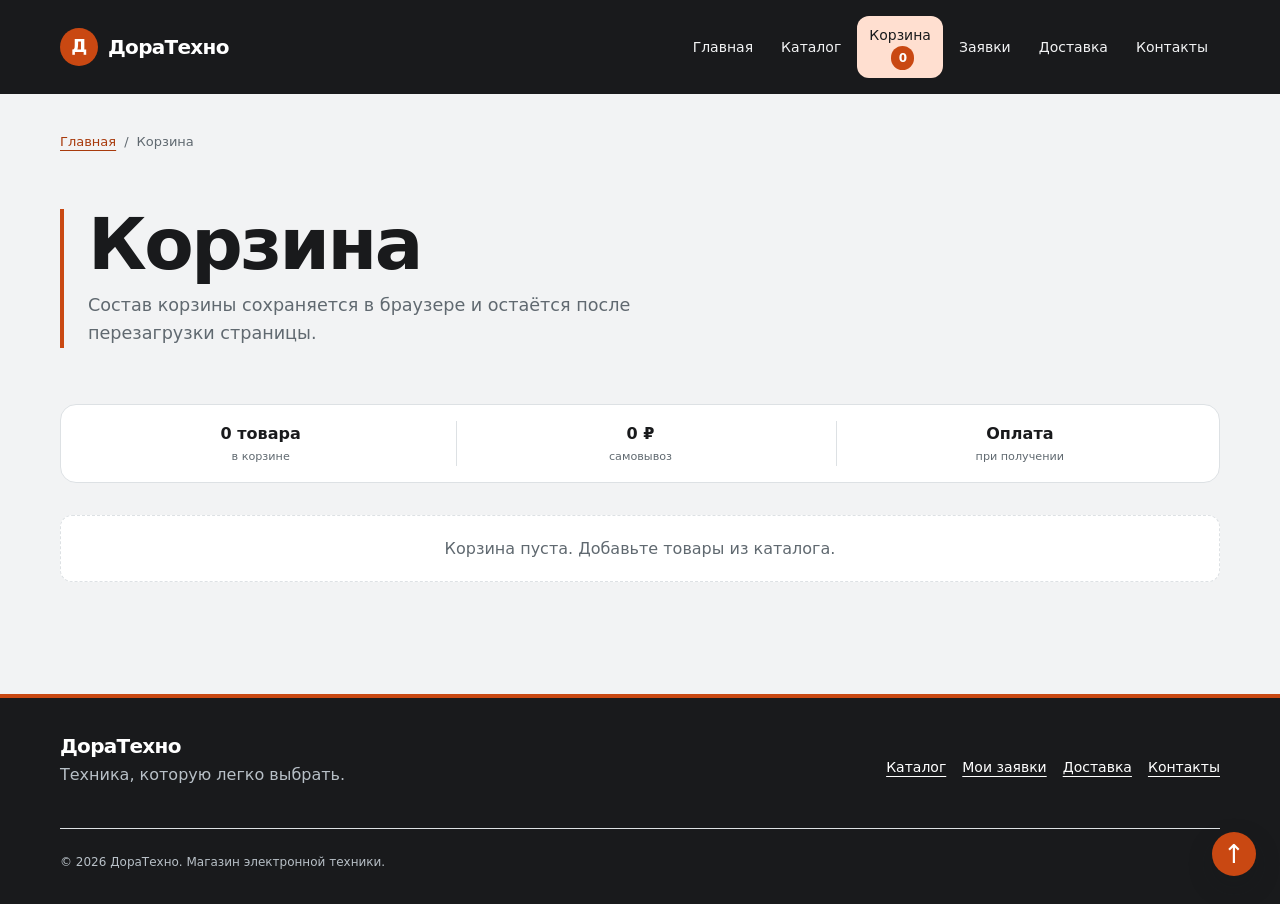
==== cart.html @ cf7dabee "First commit" ====
<!DOCTYPE html>
<html lang="ru">
  <head>
    <meta charset="UTF-8">
    <meta name="viewport" content="width=device-width, initial-scale=1.0">
    <meta name="description" content="Интерактивная корзина ДораТехно с изменением количества, промокодом и расчётом суммы.">
    <title>Корзина — ДораТехно</title>
    <link rel="icon" href="images/favicon.svg" type="image/svg+xml">
    <link rel="stylesheet" href="css/style.css">
    <link rel="stylesheet" href="css/responsive.css">
    <script src="js/data.js" defer></script>
    <script src="js/storage.js" defer></script>
    <script src="js/main.js" defer></script>
    <script src="js/cart.js" defer></script>
  </head>
  <body id="top">
    <a class="skip-link" href="#main">Перейти к содержимому</a>
    <header class="site-header">
      <div class="container">
        <div class="site-header__inner">
          <a class="site-header__logo" href="index.html"><span class="site-header__mark" aria-hidden="true">Д</span>ДораТехно</a>
          <nav class="site-nav" aria-label="Основная навигация">
            <ul class="site-nav__list">
              <li class="site-nav__item"><a class="site-nav__link" href="index.html">Главная</a></li>
              <li class="site-nav__item"><a class="site-nav__link" href="catalog.html">Каталог</a></li>
              <li class="site-nav__item"><a class="site-nav__link site-nav__link--active" href="cart.html" aria-current="page">Корзина</a></li>
              <li class="site-nav__item"><a class="site-nav__link" href="order.html">Заявки</a></li>
              <li class="site-nav__item"><a class="site-nav__link" href="delivery.html">Доставка</a></li>
              <li class="site-nav__item"><a class="site-nav__link" href="contacts.html">Контакты</a></li>
            </ul>
          </nav>
        </div>
      </div>
    </header>

    <main class="container" id="main">
      <nav class="breadcrumbs" aria-label="Хлебные крошки">
        <a href="index.html">Главная</a>
        <span class="breadcrumbs__current" aria-current="page">Корзина</span>
      </nav>
      <section class="page-heading">
        <h1>Корзина</h1>
        <p class="muted">Состав корзины сохраняется в браузере и остаётся после перезагрузки страницы.</p>
      </section>

      <ul class="cart-assurance" aria-label="Условия заказа">
        <li><strong data-assurance-count>0 товаров</strong><span>в корзине</span></li>
        <li><strong>0 ₽</strong><span>самовывоз</span></li>
        <li><strong>Оплата</strong><span>при получении</span></li>
      </ul>

      <p class="catalog-empty" data-cart-empty hidden>Корзина пуста. Добавьте товары из каталога.</p>
      <div class="order-layout section">
        <section class="cart-list" data-cart-items aria-label="Товары в корзине" aria-live="polite"></section>

        <aside class="order-info" data-cart-summary hidden>
          <h2>Ваш заказ</h2>
          <dl class="order-totals">
            <div>
              <dt data-cart-count>Товары, 0 шт.</dt>
              <dd data-cart-subtotal>0 ₽</dd>
            </div>
            <div data-cart-discount-row hidden>
              <dt>Скидка</dt>
              <dd data-cart-discount>0 ₽</dd>
            </div>
            <div>
              <dt>Самовывоз</dt>
              <dd>Бесплатно</dd>
            </div>
            <div class="order-totals__total">
              <dt>Итого</dt>
              <dd data-cart-total>0 ₽</dd>
            </div>
          </dl>

          <form class="promo-form" data-promo-form>
            <label for="promo-code">Промокод</label>
            <div class="promo-form__row">
              <input class="order-form__input" id="promo-code" type="text" placeholder="DORA10" autocomplete="off">
              <button class="button button--secondary" type="submit">Применить</button>
            </div>
            <p class="form-message" data-promo-message aria-live="polite"></p>
          </form>

          <a class="button" href="order.html?source=cart#new-order">Оформить заявку</a>
          <button class="button button--secondary" type="button" data-action="clear-cart">Очистить корзину</button>
          <p class="order-info__link"><a href="catalog.html">Продолжить выбор →</a></p>
        </aside>
      </div>
    </main>

    <footer class="site-footer">
      <div class="container">
        <div class="site-footer__inner">
          <div><a class="site-header__logo" href="index.html">ДораТехно</a><p class="muted">Техника, которую легко выбрать.</p></div>
          <nav class="site-footer__links" aria-label="Ссылки в подвале">
            <a href="catalog.html">Каталог</a><a href="order.html">Мои заявки</a><a href="delivery.html">Доставка</a><a href="contacts.html">Контакты</a>
          </nav>
        </div>
        <p class="site-footer__note">© 2026 ДораТехно. Магазин электронной техники.</p>
      </div>
    </footer>
    <a class="back-to-top" href="#top" aria-label="Наверх">↑</a>
  </body>
</html>
---- css/style.css ----
:root {
  --color-bg: #ffffff;
  --color-text: #222222;
  --color-muted: #596579;
  --color-primary: #0057b8;
  --color-primary-dark: #003f86;
  --color-border: #dce3eb;
  --color-surface: #f7f8fa;
  --color-surface-accent: #eef5ff;
  --color-danger: #b00020;
  --color-success: #216b3d;
  --color-success-bg: #eefaf0;
  --space-xs: 4px;
  --space-sm: 8px;
  --space-md: 16px;
  --space-lg: 24px;
  --space-xl: 32px;
  --space-xxl: 56px;
  --radius-sm: 6px;
  --radius-md: 12px;
  --container-width: 1160px;
}

* {
  box-sizing: border-box;
}

html {
  scroll-behavior: smooth;
}

body {
  margin: 0;
  min-height: 100vh;
  display: flex;
  flex-direction: column;
  font-family: Arial, sans-serif;
  line-height: 1.6;
  color: var(--color-text);
  background: var(--color-bg);
}

main {
  flex: 1;
}

img {
  display: block;
  max-width: 100%;
  height: auto;
}

h1, h2, h3, p {
  margin-top: 0;
}

h1, h2, h3 {
  line-height: 1.2;
}

h1 {
  font-size: 40px;
  letter-spacing: -1px;
  margin-bottom: var(--space-lg);
}

h2 {
  font-size: 28px;
  margin-bottom: var(--space-md);
}

h3 {
  font-size: 20px;
}

a {
  color: var(--color-primary);
  text-underline-offset: 4px;
}

a:hover {
  color: var(--color-primary-dark);
}

button, input, select, textarea {
  font: inherit;
}

button {
  cursor: pointer;
}

:focus-visible {
  outline: 3px solid var(--color-primary);
  outline-offset: 4px;
}

[hidden] {
  display: none !important;
}

[id] {
  scroll-margin-top: 12rem;
}

.container {
  width: min(calc(100% - 40px), var(--container-width));
  margin: 0 auto;
}

.skip-link {
  position: absolute;
  top: 8px;
  left: 16px;
  z-index: 30;
  padding: 12px;
  color: white;
  background: var(--color-primary);
  transform: translateY(-160%);
}

.skip-link:focus {
  transform: translateY(0);
}

.back-to-top {
  position: fixed;
  right: 20px;
  bottom: 20px;
  z-index: 20;
  display: inline-flex;
  justify-content: center;
  align-items: center;
  width: 48px;
  height: 48px;
  border-radius: 50%;
  color: white;
  background: var(--color-primary);
  box-shadow: 0 4px 16px rgb(0 0 0 / 18%);
  font-size: 26px;
  line-height: 1;
  text-decoration: none;
}

.back-to-top:hover {
  color: white;
  background: var(--color-primary-dark);
}

.site-header {
  border-bottom: 1px solid var(--color-border);
  background: var(--color-bg);
}


.site-header__inner {
  display: flex;
  justify-content: space-between;
  align-items: center;
  gap: var(--space-lg);
  padding: 22px 0;
}

.site-header__logo {
  display: inline-flex;
  align-items: center;
  gap: 10px;
  color: var(--color-text);
  text-decoration: none;
  font-weight: 700;
  font-size: 23px;
  white-space: nowrap;
}

.site-header__mark {
  display: grid;
  place-items: center;
  width: 38px;
  height: 38px;
  border-radius: 10px;
  color: white;
  background: var(--color-primary);
  font-size: 18px;
}

.site-nav__list {
  display: flex;
  align-items: center;
  flex-wrap: wrap;
  gap: var(--space-xs);
  margin: 0;
  padding: 0;
  list-style: none;
}

.site-nav__link {
  display: block;
  padding: 8px 11px;
  border-radius: var(--radius-sm);
  color: var(--color-text);
  text-decoration: none;
  font-size: 14px;
}

.site-nav__link:hover, .site-nav__link--active {
  color: var(--color-primary);
  background: var(--color-surface-accent);
}

.section {
  margin-bottom: var(--space-xxl);
}

.section__heading {
  display: flex;
  align-items: end;
  justify-content: space-between;
  flex-wrap: wrap;
  gap: var(--space-md);
  margin-bottom: var(--space-lg);
}

.section__heading h2, .section__heading p {
  margin-bottom: 0;
}

.section__intro, .muted {
  color: var(--color-muted);
}

.eyebrow {
  margin-bottom: 12px;
  color: var(--color-primary);
  font-size: 13px;
  font-weight: 700;
  letter-spacing: 1.5px;
  text-transform: uppercase;
}

.hero {
  display: grid;
  grid-template-columns: 1fr 1fr;
  align-items: center;
  gap: var(--space-xl);
  padding: 44px;
  margin: var(--space-xl) 0 var(--space-lg);
  background: var(--color-surface-accent);
  border-radius: var(--radius-md);
}

.hero__title {
  font-size: 48px;
  max-width: 540px;
}

.hero__text {
  max-width: 480px;
  color: var(--color-muted);
}

.hero__image {
  width: 100%;
  height: 360px;
  object-fit: cover;
  border-radius: var(--radius-sm);
}

.hero__caption {
  text-align: center;
  font-size: 13px;
  color: var(--color-muted);
}

.button {
  display: inline-flex;
  justify-content: center;
  align-items: center;
  gap: var(--space-sm);
  padding: 11px 20px;
  border: 1px solid transparent;
  border-radius: var(--radius-sm);
  color: white;
  background: var(--color-primary);
  font-weight: 700;
  text-decoration: none;
  cursor: pointer;
}

.button:hover {
  color: white;
  background: var(--color-primary-dark);
}

.button--secondary {
  border-color: var(--color-border);
  color: var(--color-primary);
  background: white;
}

.button--secondary:hover {
  color: var(--color-primary-dark);
  background: var(--color-surface-accent);
  border-color: var(--color-primary);
}

.button:disabled {
  color: var(--color-muted);
  background: #e7ebf0;
  cursor: not-allowed;
}

.actions {
  display: flex;
  align-items: center;
  flex-wrap: wrap;
  gap: 12px;
}

.category-list {
  display: grid;
  grid-template-columns: repeat(3, 1fr);
  gap: var(--space-md);
  margin-bottom: var(--space-xxl);
}

.category-list__link {
  display: flex;
  justify-content: space-between;
  align-items: center;
  gap: 12px;
  padding: 20px 24px;
  border: 1px solid var(--color-border);
  border-radius: var(--radius-md);
  color: var(--color-text);
  text-decoration: none;
  font-weight: 700;
}

.category-list__link:hover {
  border-color: var(--color-primary);
  background: var(--color-surface-accent);
}

.category-list__link span {
  color: var(--color-primary);
}

.products-grid {
  display: grid;
  grid-template-columns: repeat(3, 1fr);
  gap: var(--space-lg);
}

.product-card {
  position: relative;
  display: flex;
  flex-direction: column;
  padding: var(--space-lg);
  border: 1px solid var(--color-border);
  border-radius: var(--radius-md);
  background: white;
}

.product-card:hover {
  border-color: var(--color-primary);
}

.product-card__image {
  display: block;
  width: 100%;
  aspect-ratio: 4 / 3;
  object-fit: cover;
  margin-bottom: var(--space-lg);
  border-radius: var(--radius-sm);
  background: white;
}

.product-card__image--contain {
  object-fit: contain;
}

.product-card__badge {
  position: absolute;
  top: 34px;
  left: 34px;
  padding: 3px 9px;
  border-radius: var(--radius-sm);
  color: var(--color-primary);
  background: #e0edff;
  font-size: 12px;
  font-weight: 700;
}

.product-card--discount .product-card__badge {
  color: #8a3718;
  background: #ffeadb;
}

.product-card__category {
  margin-bottom: var(--space-sm);
  color: var(--color-muted);
  font-size: 12px;
  text-transform: uppercase;
  letter-spacing: 1px;
}

.product-card__title {
  margin-bottom: 12px;
}

.product-card__title a {
  color: var(--color-text);
  text-decoration: none;
}

.product-card__description {
  color: var(--color-muted);
  font-size: 14px;
}

.product-card__specs {
  padding-left: 18px;
  margin: 0 0 var(--space-lg);
  color: var(--color-muted);
  font-size: 13px;
}

.product-card__price {
  margin-top: auto;
  margin-bottom: var(--space-md);
  font-size: 23px;
  font-weight: 700;
}

.product-card__old-price {
  margin-left: 6px;
  color: var(--color-muted);
  font-size: 13px;
  font-weight: 400;
}

.product-card__actions {
  display: flex;
  flex-wrap: wrap;
  align-items: center;
  gap: 12px;
  font-size: 14px;
}

.product-card__actions .button {
  padding: 9px 14px;
}

.benefits {
  display: grid;
  grid-template-columns: repeat(3, 1fr);
  gap: var(--space-lg);
}

.benefit {
  padding: var(--space-lg);
  border-top: 3px solid var(--color-primary);
  background: var(--color-surface);
  border-radius: 0 0 var(--radius-md) var(--radius-md);
}

.benefit__number {
  display: block;
  margin-bottom: var(--space-md);
  color: var(--color-primary);
  font-size: 14px;
  font-weight: 700;
}

.benefit p {
  margin-bottom: 0;
  color: var(--color-muted);
}

.help-banner {
  display: flex;
  justify-content: space-between;
  align-items: center;
  gap: var(--space-lg);
  padding: var(--space-xl);
  border-left: 4px solid var(--color-primary);
  border-radius: var(--radius-sm);
  background: var(--color-surface-accent);
}

.help-banner p {
  margin-bottom: 0;
  color: var(--color-muted);
}

.faq {
  max-width: 860px;
}

.faq__item {
  padding: 20px 0;
  border-bottom: 1px solid var(--color-border);
}

.faq__question {
  cursor: pointer;
  font-weight: 700;
}

.faq__answer {
  margin: var(--space-md) 0 0;
  color: var(--color-muted);
}

.breadcrumbs {
  display: flex;
  flex-wrap: wrap;
  gap: var(--space-sm);
  margin: var(--space-lg) 0;
  font-size: 13px;
  color: var(--color-muted);
}

.breadcrumbs__current::before {
  content: '/';
  margin-right: var(--space-sm);
}

.page-heading {
  margin: var(--space-xl) 0;
}

.page-heading p {
  max-width: 700px;
  color: var(--color-muted);
}

.catalog-layout {
  display: grid;
  grid-template-columns: 230px minmax(0, 1fr);
  grid-template-areas: 'filters products';
  gap: var(--space-lg);
  align-items: start;
}

.catalog-filters {
  grid-area: filters;
  padding: var(--space-lg);
  background: var(--color-surface);
  border: 1px solid var(--color-border);
  border-radius: var(--radius-md);
}

.catalog-filters__title {
  margin-bottom: var(--space-md);
  font-size: 20px;
}


.catalog-products {
  grid-area: products;
  min-width: 0;
}


.filters-form {
  display: grid;
  gap: var(--space-md);
}


.filters-form__group {
  min-width: 0;
  margin: 0;
  padding: 0;
  border: 0;
}

.filters-form__legend {
  margin-bottom: var(--space-sm);
  font-size: 14px;
  font-weight: 700;
}

.filters-form__range {
  display: grid;
  grid-template-columns: repeat(2, minmax(0, 1fr));
  gap: var(--space-sm);
}

.filters-form__label {
  display: block;
  margin-bottom: var(--space-xs);
  font-size: 13px;
}

.filters-form__input {
  width: 100%;
  padding: 8px;
  border: 1px solid var(--color-border);
  border-radius: var(--radius-sm);
}

.filters-form__options {
  display: grid;
  gap: var(--space-sm);
}

.filters-form__option {
  display: flex;
  align-items: flex-start;
  gap: var(--space-sm);
  font-size: 14px;
  line-height: 1.4;
}

.filters-form__option input {
  margin: 3px 0 0;
}

.filters-form__option label {
  cursor: pointer;
}

.filters-form .button {
  width: 100%;
}

.catalog-layout .products-grid {
  gap: var(--space-md);
}

.catalog-layout .product-card {
  padding: var(--space-md);
}

.catalog-layout .product-card__badge {
  top: 26px;
  left: 26px;
}

.catalog-layout .product-card__price {
  font-size: 21px;
}

.table-wrap {
  overflow-x: auto;
}

.spec-table {
  width: 100%;
  border-collapse: collapse;
  font-size: 15px;
}

.spec-table caption {
  padding: 0 0 var(--space-md);
  text-align: left;
  color: var(--color-muted);
}

.spec-table th, .spec-table td {
  padding: 14px 18px;
  border: 1px solid var(--color-border);
  text-align: left;
}

.spec-table thead {
  background: var(--color-surface-accent);
}

.spec-table tbody tr:nth-child(even) {
  background: var(--color-surface);
}

.product-detail {
  display: grid;
  grid-template-columns: 1.1fr 1fr;
  gap: 48px;
  align-items: center;
  margin-bottom: var(--space-xxl);
}

.product-detail__visual {
  border-radius: var(--radius-md);
  overflow: hidden;
}

.product-detail__image {
  display: block;
  width: 100%;
  height: 400px;
  object-fit: cover;
  background: white;
}

.product-detail__image--contain {
  object-fit: contain;
}

.product-detail__tag {
  display: inline-block;
  padding: 4px 10px;
  margin-bottom: var(--space-md);
  background: var(--color-success-bg);
  color: var(--color-success);
  border-radius: var(--radius-sm);
  font-size: 13px;
}

.product-detail__price {
  font-size: 32px;
  font-weight: 700;
  margin: var(--space-lg) 0;
}

.product-detail__links {
  display: flex;
  flex-wrap: wrap;
  gap: var(--space-md);
  margin-top: var(--space-lg);
  font-size: 14px;
}

.order-layout {
  display: grid;
  grid-template-columns: minmax(0, 2fr) minmax(220px, 1fr);
  gap: var(--space-xl);
  align-items: start;
}

.order-form {
  padding: var(--space-xl);
  border: 1px solid var(--color-border);
  border-radius: var(--radius-md);
}

.order-form__grid {
  display: grid;
  grid-template-columns: 1fr 1fr;
  gap: var(--space-md);
}

.order-form__field {
  margin-bottom: var(--space-md);
}

.order-form__label {
  display: block;
  margin-bottom: var(--space-xs);
  font-weight: 700;
  font-size: 14px;
}

.order-form__input {
  width: 100%;
  min-width: 0;
  padding: 10px 12px;
  border: 1px solid var(--color-border);
  border-radius: var(--radius-sm);
  background: white;
  color: var(--color-text);
}

.order-form__input:hover {
  border-color: var(--color-primary);
}

.order-form__input[aria-invalid='true'] {
  border-color: var(--color-danger);
}

.order-form__hint {
  display: block;
  margin-top: var(--space-xs);
  color: var(--color-muted);
  font-size: 13px;
}

.order-form__check {
  display: flex;
  align-items: start;
  gap: 10px;
  margin: var(--space-md) 0;
  font-size: 14px;
}

.order-form__check input {
  margin-top: 6px;
}

.order-form__check [aria-invalid='true'] {
  outline: 2px solid var(--color-danger);
}

.order-form__actions {
  display: flex;
  flex-wrap: wrap;
  gap: 12px;
}

.order-form__note {
  font-size: 13px;
  color: var(--color-muted);
}

.order-form textarea {
  resize: vertical;
}

.order-info {
  padding: var(--space-lg);
  border-radius: var(--radius-md);
  background: var(--color-surface-accent);
}

.order-info__steps {
  padding-left: 20px;
}

.order-info__steps li {
  margin-bottom: var(--space-md);
}

.request-dialog {
  width: min(calc(100% - 32px), 650px);
  max-height: 90vh;
  padding: var(--space-lg);
  border: 0;
  border-radius: var(--radius-md);
}

.request-dialog::backdrop {
  background: rgb(15 30 50 / 65%);
}

.request-dialog__header {
  display: flex;
  justify-content: space-between;
  align-items: start;
  gap: 12px;
}

.request-dialog__close {
  padding: 4px 10px;
  border: 1px solid var(--color-border);
  border-radius: var(--radius-sm);
  background: white;
  color: var(--color-text);
  font-size: 22px;
}

.request-dialog .order-form {
  padding: 0;
  border: 0;
}

.success-message {
  margin: var(--space-lg) 0;
  padding: var(--space-lg);
  border-left: 4px solid var(--color-success);
  border-radius: var(--radius-sm);
  background: var(--color-success-bg);
}

.contact-grid {
  display: grid;
  grid-template-columns: repeat(3, 1fr);
  gap: var(--space-lg);
}

.contact-card {
  padding: var(--space-lg);
  border: 1px solid var(--color-border);
  border-radius: var(--radius-md);
}

.contact-card__label {
  font-size: 13px;
  color: var(--color-primary);
  font-weight: 700;
}

.contact-card address {
  font-style: normal;
}

.contact-card p:last-child {
  margin-bottom: 0;
}

.site-footer {
  margin-top: 64px;
  padding: var(--space-xl) 0;
  border-top: 1px solid var(--color-border);
  background: var(--color-surface);
}

.site-footer__inner {
  display: flex;
  justify-content: space-between;
  align-items: center;
  gap: var(--space-xl);
  flex-wrap: wrap;
}

.site-footer__links {
  display: flex;
  flex-wrap: wrap;
  gap: var(--space-md);
  font-size: 14px;
}

.site-footer__note {
  margin: var(--space-lg) 0 0;
  padding-top: var(--space-lg);
  border-top: 1px solid var(--color-border);
  color: #b8c0c7;
  font-size: 12px;
}

.site-footer .muted {
  color: #b8c0c7;
}


.catalog-category {
  display: block;
}

.catalog-category:target {
  animation: category-highlight 0.8s ease-out;
}

@keyframes category-highlight {
  from {
    outline: 4px solid rgb(201 72 18 / 30%);
    outline-offset: 8px;
  }

  to {
    outline-color: transparent;
    outline-offset: 16px;
  }
}

.category-comparison {
  margin-top: var(--space-xl);
}

.category-list__link span {
  font-size: 13px;
  font-weight: 400;
}

.products-grid--two {
  grid-template-columns: repeat(2, minmax(0, 1fr));
}

.page-links {
  display: flex;
  flex-wrap: wrap;
  gap: var(--space-lg);
  margin-bottom: var(--space-xl);
}

.cart-list {
  display: grid;
  gap: var(--space-md);
}

.cart-item {
  display: grid;
  grid-template-columns: 120px minmax(0, 1fr) auto;
  align-items: center;
  gap: var(--space-md);
  padding: var(--space-lg);
  border: 1px solid var(--color-border);
  border-radius: var(--radius-md);
}

.cart-item__image {
  background: white;
  border-radius: var(--radius-sm);
}

.cart-item__image img {
  width: 120px;
  height: 90px;
  object-fit: cover;
  border-radius: var(--radius-sm);
}

.cart-item__title {
  font-size: 19px;
}

.cart-item__quantity-label {
  display: block;
  margin-bottom: var(--space-xs);
  font-size: 13px;
}

.cart-item__quantity {
  width: 60px;
  padding: 6px 8px;
  border: 1px solid var(--color-border);
  border-radius: var(--radius-sm);
  background: var(--color-surface);
  color: var(--color-text);
}

.cart-item__price {
  margin: 0;
  font-weight: 700;
  white-space: nowrap;
}

.order-totals {
  margin: var(--space-lg) 0;
}

.order-totals div {
  display: flex;
  justify-content: space-between;
  gap: var(--space-md);
  margin-bottom: var(--space-md);
}

.order-totals dd {
  margin: 0;
  white-space: nowrap;
}

.order-totals__total {
  padding-top: var(--space-md);
  border-top: 1px solid var(--color-border);
  font-size: 20px;
  font-weight: 700;
}

.order-info__link {
  margin-top: var(--space-md);
  margin-bottom: 0;
}

.order-history {
  display: grid;
  grid-template-columns: repeat(3, minmax(0, 1fr));
  gap: var(--space-lg);
}

.order-history__item {
  padding: var(--space-lg);
  border: 1px solid var(--color-border);
  border-radius: var(--radius-md);
}

.order-history__heading {
  display: flex;
  align-items: start;
  flex-wrap: wrap;
  gap: var(--space-sm);
  margin-bottom: var(--space-md);
}

.order-history__heading h3 {
  margin: 0;
  font-size: 18px;
}

.order-history__price {
  margin-top: var(--space-md);
  font-weight: 700;
}

.order-status {
  padding: 2px 8px;
  border-radius: var(--radius-sm);
  font-size: 12px;
}

.order-status--success {
  background: var(--color-success-bg);
  color: var(--color-success);
}

.order-status--muted {
  background: var(--color-surface);
  color: var(--color-muted);
}

.contact-card {
  overflow-wrap: anywhere;
}

@media (max-width: 960px) {
  .order-history {
    grid-template-columns: 1fr;
  }

  .cart-item {
    grid-template-columns: 90px minmax(0, 1fr);
  }

  .cart-item__price {
    grid-column: 2;
  }

  .products-grid, .benefits, .contact-grid {
    grid-template-columns: repeat(2, minmax(0, 1fr));
  }

  .category-list__link {
    padding: 16px;
  }

  .site-header__inner {
    align-items: start;
    flex-direction: column;
    gap: var(--space-md);
  }

  .hero {
    padding: var(--space-xl);
  }

  .hero__title {
    font-size: 38px;
  }

  .catalog-layout {
    grid-template-columns: 200px minmax(0, 1fr);
  }

  .catalog-layout .products-grid {
    grid-template-columns: 1fr;
  }

  .catalog-layout .product-card__image {
    max-height: 220px;
  }

  .product-detail {
    gap: var(--space-lg);
  }

}

@media (max-width: 640px) {
  .back-to-top {
    right: 12px;
    bottom: 12px;
    width: 44px;
    height: 44px;
    font-size: 24px;
  }

  .site-footer {
    padding-bottom: 88px;
  }

  .cart-item {
    padding: var(--space-md);
    grid-template-columns: 70px minmax(0, 1fr);
  }

  h1, .hero__title {
    font-size: 32px;
  }

  h2 {
    font-size: 25px;
  }


  .hero, .products-grid, .benefits, .category-list, .product-detail, .order-layout, .contact-grid, .order-form__grid {
    grid-template-columns: 1fr;
  }

  .hero {
    padding: var(--space-lg);
  }

  .hero__image {
    max-height: 260px;
  }

  .category-list {
    gap: var(--space-sm);
  }

  .catalog-layout {
    grid-template-columns: 1fr;
    grid-template-areas: 'filters' 'products';
  }

  .catalog-filters {
    padding: var(--space-md);
  }

  .help-banner {
    flex-direction: column;
    align-items: start;
    padding: var(--space-lg);
  }

  .order-form {
    padding: var(--space-lg);
  }

  .site-nav__link {
    padding: 7px 9px;
  }

}

@media (prefers-reduced-motion: reduce) {
  html {
    scroll-behavior: auto;
  }

}
---- css/responsive.css ----
/*
  Адаптивные стили для контрольной работы №3.
  Подход: Mobile First.
  Базовые правила ориентированы на узкий экран; улучшения добавляются через min-width.
*/

*,
*::before,
*::after {
  box-sizing: border-box;
}

html {
  scroll-behavior: smooth;
  overflow-x: clip;
}

body {
  min-width: 320px;
  overflow-x: clip;
}

img,
video {
  display: block;
  max-width: 100%;
  height: auto;
}

.container {
  width: min(100% - 2rem, var(--container-width));
}

h1 {
  font-size: clamp(1.9rem, 7vw, 2.5rem);
  letter-spacing: -0.04em;
  overflow-wrap: anywhere;
}

h2 {
  font-size: clamp(1.45rem, 5vw, 1.75rem);
}

.site-header__inner {
  align-items: flex-start;
  flex-direction: column;
  gap: var(--space-sm);
  padding-block: var(--space-md);
}

.site-header__logo {
  font-size: 1.25rem;
}

.site-nav {
  width: 100%;
  max-width: 100%;
  overflow: visible;
}

.site-nav__list {
  width: 100%;
  min-width: 0;
  flex-wrap: wrap;
  gap: 2px 4px;
  padding: 2px 0;
}

.site-nav__link {
  min-height: 44px;
  display: grid;
  place-items: center;
  padding-inline: 0.75rem;
  white-space: nowrap;
}

.hero {
  grid-template-columns: minmax(0, 1fr);
  gap: var(--space-md);
  padding: clamp(1rem, 5vw, 2rem);
  margin-block: var(--space-md) var(--space-lg);
}

.hero__title {
  max-width: 100%;
  font-size: clamp(2rem, 9vw, 3rem);
}

.hero__title br {
  display: none;
}

.hero__image {
  height: auto;
  max-height: 22rem;
  aspect-ratio: 4 / 3;
  object-fit: contain;
}

.category-list,
.products-grid,
.benefits,
.contact-grid,
.order-history {
  grid-template-columns: minmax(0, 1fr);
  gap: var(--space-md);
}

.products-grid--two {
  grid-template-columns: minmax(0, 1fr);
}

.catalog-layout {
  grid-template-columns: minmax(0, 1fr);
  grid-template-areas:
    'filters'
    'products';
  gap: var(--space-md);
}

.catalog-filters {
  padding: var(--space-md);
}

.filters-form__input,
.order-form__input,
.cart-item__quantity {
  min-height: 44px;
  font-size: 1rem;
}

.filters-form__option input,
.order-form__check input {
  inline-size: 1.25rem;
  block-size: 1.25rem;
  flex: 0 0 auto;
}

.product-detail {
  grid-template-columns: minmax(0, 1fr);
  gap: var(--space-lg);
  align-items: start;
}

.product-detail__image {
  height: auto;
  max-height: 26rem;
  aspect-ratio: 4 / 3;
  object-fit: contain;
}

.product-detail__price {
  font-size: clamp(1.6rem, 7vw, 2rem);
}

.table-wrap {
  max-width: 100%;
  overflow-x: auto;
  overscroll-behavior-inline: contain;
  -webkit-overflow-scrolling: touch;
  border: 1px solid var(--color-border);
  border-radius: var(--radius-sm);
}

.spec-table {
  min-width: 36rem;
}

.spec-table th:first-child,
.spec-table td:first-child {
  position: sticky;
  left: 0;
  z-index: 1;
  background: var(--color-surface);
}

.spec-table thead th:first-child {
  background: var(--color-surface-accent);
}

.spec-table th,
.spec-table td {
  padding: 0.7rem;
}

.table-scroll-hint {
  margin: 0.5rem 0;
  color: var(--color-muted);
  font-size: 0.875rem;
}

.order-layout {
  grid-template-columns: minmax(0, 1fr);
  gap: var(--space-md);
}

.order-form {
  min-width: 0;
  padding: clamp(1rem, 4vw, 2rem);
}

.order-form__grid {
  grid-template-columns: minmax(0, 1fr);
  gap: 0;
}

.order-form__field,
.order-form__check,
.order-form__actions {
  min-width: 0;
}

.order-form__input {
  max-width: 100%;
}

.order-form__actions .button,
.actions .button {
  min-height: 44px;
}

.help-banner {
  align-items: stretch;
  flex-direction: column;
  padding: var(--space-lg);
}

.help-banner .button {
  align-self: flex-start;
  min-height: 44px;
}

.cart-item {
  grid-template-columns: 4.5rem minmax(0, 1fr);
  gap: var(--space-sm);
  padding: var(--space-md);
}

.cart-item__image img {
  width: 4.5rem;
  height: 4.5rem;
  object-fit: contain;
}

.cart-item__price {
  grid-column: 2;
  white-space: normal;
}

.order-totals div {
  align-items: baseline;
}

.site-footer__inner {
  align-items: flex-start;
  flex-direction: column;
  gap: var(--space-md);
}

.site-footer__links {
  gap: var(--space-sm) var(--space-md);
}

.back-to-top {
  position: fixed;
  right: clamp(0.75rem, 2vw, 1.5rem);
  bottom: clamp(0.75rem, 2vw, 1.5rem);
  z-index: 25;
  display: flex;
  width: 2.75rem;
  height: 2.75rem;
  margin: 0;
}

.request-dialog {
  width: calc(100% - 1rem);
  max-width: 40rem;
  max-height: calc(100dvh - 1rem);
  padding: var(--space-md);
  overflow-y: auto;
}

.request-dialog__header {
  align-items: center;
}

.request-dialog__close {
  min-width: 44px;
  min-height: 44px;
}

.section {
  margin-bottom: var(--space-xl);
}

:focus-visible {
  outline: 3px solid #003f86;
  outline-offset: 3px;
  box-shadow: 0 0 0 2px #fff;
}

@media (min-width: 48rem) {
  [id] {
    scroll-margin-top: 6rem;
  }

  .site-header__inner {
    align-items: center;
    flex-direction: row;
    gap: var(--space-md);
  }

  .site-nav {
    width: auto;
    overflow: visible;
  }

  .site-nav__list {
    width: auto;
    min-width: 0;
    flex-wrap: wrap;
    justify-content: flex-end;
    padding: 0;
  }

  .hero {
    grid-template-columns: minmax(0, 1fr) minmax(0, 1fr);
    gap: var(--space-xl);
    padding: var(--space-xl);
  }

  .hero__title br {
    display: initial;
  }

  .category-list,
  .products-grid,
  .benefits,
  .contact-grid {
    grid-template-columns: repeat(2, minmax(0, 1fr));
  }

  .products-grid--two {
    grid-template-columns: repeat(2, minmax(0, 1fr));
  }

  .catalog-layout {
    grid-template-columns: minmax(13rem, 16rem) minmax(0, 1fr);
    grid-template-areas: 'filters products';
    gap: var(--space-lg);
  }

  .product-detail {
    grid-template-columns: minmax(0, 1.1fr) minmax(0, 1fr);
    gap: var(--space-xl);
  }

  .order-layout {
    grid-template-columns: minmax(0, 2fr) minmax(14rem, 1fr);
    gap: var(--space-lg);
  }

  .order-form__grid {
    grid-template-columns: repeat(2, minmax(0, 1fr));
    gap: var(--space-md);
  }

  .order-history {
    grid-template-columns: repeat(2, minmax(0, 1fr));
  }

  .help-banner {
    align-items: center;
    flex-direction: row;
  }

  .site-footer__inner {
    align-items: center;
    flex-direction: row;
  }
}

@media (min-width: 64rem) {
  .container {
    width: min(100% - 3rem, var(--container-width));
  }

  .hero {
    padding: 2.75rem;
  }

  .hero__title {
    font-size: clamp(2.75rem, 4vw, 3.5rem);
  }

  .category-list,
  .products-grid,
  .benefits,
  .contact-grid,
  .order-history {
    grid-template-columns: repeat(3, minmax(0, 1fr));
  }

  .products-grid--two {
    grid-template-columns: repeat(2, minmax(0, 1fr));
  }

  .order-form__grid {
    grid-template-columns: repeat(2, minmax(0, 1fr));
  }
}

/* Характерные элементы внутренних страниц */
.page-heading {
  position: relative;
  max-width: 52rem;
  margin-block: clamp(1.5rem, 5vw, 3.5rem);
  padding-left: clamp(1rem, 3vw, 1.5rem);
  border-left: 4px solid var(--color-primary);
}

.page-heading h1 {
  margin-bottom: 0.75rem;
  font-size: clamp(2.2rem, 7vw, 4.5rem);
  line-height: 0.98;
}

.page-heading p:last-child {
  max-width: 42rem;
  margin-bottom: 0;
  font-size: clamp(1rem, 2vw, 1.1rem);
}

.breadcrumbs {
  padding-top: 0.9rem;
}

.category-list {
  counter-reset: categories;
}

.category-list__link {
  position: relative;
  min-height: 5.5rem;
  padding-left: 4rem;
  overflow: hidden;
  background: #fff;
  box-shadow: 0 8px 24px rgb(25 26 28 / 5%);
  counter-increment: categories;
}

.category-list__link::before {
  position: absolute;
  left: 1rem;
  display: grid;
  width: 2.25rem;
  height: 2.25rem;
  place-items: center;
  color: #fff;
  background: #191a1c;
  border-radius: 50%;
  content: "0" counter(categories);
  font-size: 0.7rem;
  font-weight: 800;
}

.catalog-category > .section__heading {
  padding-bottom: 0.75rem;
  border-bottom: 1px solid var(--color-border);
}

.product-detail > div:last-child {
  min-width: 0;
  padding: clamp(1.25rem, 4vw, 2.5rem);
  background: #fff;
  border-top: 4px solid var(--color-primary);
  border-radius: 1rem;
  box-shadow: 0 10px 30px rgb(25 26 28 / 6%);
}

.product-detail > div:last-child h1 {
  font-size: clamp(2rem, 6vw, 3.75rem);
}

.product-highlights {
  display: grid;
  gap: 0.4rem;
  margin: 0 0 1.25rem;
  padding: 0;
  color: var(--color-muted);
  list-style: none;
  font-size: 0.82rem;
}

.product-highlights li {
  display: flex;
  align-items: center;
  gap: 0.5rem;
}

.product-highlights li::before {
  display: grid;
  width: 1.15rem;
  height: 1.15rem;
  flex: 0 0 auto;
  place-items: center;
  color: #fff;
  background: var(--color-primary);
  border-radius: 50%;
  content: "✓";
  font-size: 0.68rem;
  font-weight: 900;
}

.product-detail__links {
  padding-top: 1rem;
  border-top: 1px solid var(--color-border);
}

.delivery-route,
.cart-assurance {
  display: grid;
  gap: 0.75rem;
  margin: 0 0 var(--space-xl);
  padding: 0;
  list-style: none;
}

.delivery-route li {
  position: relative;
  display: grid;
  grid-template-columns: auto minmax(0, 1fr);
  align-items: center;
  gap: 0.75rem;
  min-width: 0;
}

.delivery-route li > span {
  display: grid;
  width: 2.75rem;
  height: 2.75rem;
  place-items: center;
  color: #fff;
  background: var(--color-primary);
  border-radius: 50%;
  font-weight: 900;
}

.delivery-route li div {
  display: grid;
}

.delivery-route small {
  color: var(--color-muted);
}

.service-bar {
  display: flex;
  align-items: center;
  flex-wrap: wrap;
  gap: 0.85rem;
  margin-bottom: var(--space-xl);
  padding: 1rem 1.25rem;
  color: #fff;
  background: #191a1c;
  border-radius: 1rem;
}

.service-bar__signal {
  width: 0.7rem;
  height: 0.7rem;
  background: #52c77b;
  border-radius: 50%;
  box-shadow: 0 0 0 0.3rem rgb(82 199 123 / 16%);
}

.service-bar div {
  display: grid;
  min-width: 12rem;
  flex: 1;
}

.service-bar div span {
  color: rgb(255 255 255 / 60%);
  font-size: 0.82rem;
}

.service-bar a {
  color: #ff9d73;
  font-weight: 800;
}

.cart-assurance {
  grid-template-columns: repeat(3, minmax(0, 1fr));
  padding: 1rem;
  background: #fff;
  border: 1px solid var(--color-border);
  border-radius: 1rem;
}

.cart-assurance li {
  display: grid;
  gap: 0.1rem;
  min-width: 0;
  text-align: center;
}

.cart-assurance li + li {
  border-left: 1px solid var(--color-border);
}

.cart-assurance strong {
  font-size: clamp(0.85rem, 3vw, 1rem);
}

.cart-assurance span {
  color: var(--color-muted);
  font-size: 0.7rem;
}

.cart-list .cart-item {
  border-left: 4px solid transparent;
}

.cart-list .cart-item:hover {
  border-left-color: var(--color-primary);
}

.faq__item {
  margin-bottom: 0.6rem;
  padding: 0;
  overflow: hidden;
  background: #fff;
  border: 1px solid var(--color-border);
  border-radius: 0.8rem;
}

.faq__question {
  padding: 1rem 1.15rem;
}

.faq__answer {
  margin: 0;
  padding: 0 1.15rem 1rem;
}

@media (min-width: 48rem) {
  .product-highlights {
    grid-template-columns: minmax(0, 1fr);
  }

  .delivery-route {
    grid-template-columns: repeat(3, minmax(0, 1fr));
  }

  .delivery-route li:not(:last-child)::after {
    position: absolute;
    z-index: -1;
    top: 1.35rem;
    left: 2.75rem;
    width: calc(100% - 1rem);
    height: 2px;
    background: var(--color-border);
    content: "";
  }
}

@media (min-width: 64rem) {
  .catalog-filters {
    position: sticky;
    top: 6.5rem;
  }
}

/* Финальная настройка компонентов после визуальной проверки */
.visually-hidden,
.spec-table caption {
  position: absolute !important;
  width: 1px !important;
  height: 1px !important;
  padding: 0 !important;
  margin: -1px !important;
  overflow: hidden !important;
  clip: rect(0 0 0 0) !important;
  white-space: nowrap !important;
  border: 0 !important;
}

.benefit__number,
.contact-card__label {
  display: inline-flex;
  align-self: flex-start;
  width: fit-content;
  max-width: 100%;
  padding: 0.42rem 0.7rem;
  color: #fff;
  background: #191a1c;
  border: 0;
  border-radius: 0.45rem;
  box-shadow: inset 3px 0 0 var(--color-primary);
  line-height: 1.2;
}

.setup-card__badge {
  display: inline-flex;
  width: fit-content;
  align-self: flex-end;
  padding: 0.45rem 0.7rem;
  color: #191a1c;
  background: rgb(255 255 255 / 42%);
  border: 1px solid rgb(25 26 28 / 12%);
  border-radius: 999px;
  font-size: 0.75rem;
  font-weight: 800;
  letter-spacing: 0.04em;
  text-transform: uppercase;
}

.hero__visual picture {
  display: block;
  min-width: 0;
}

.hero__image {
  width: 100%;
  aspect-ratio: 4 / 3;
  object-fit: cover;
  object-position: center 58%;
}

.hero__float-card {
  position: static !important;
  width: auto !important;
  margin: 0.75rem 0 !important;
}

.delivery-route {
  gap: 0;
  padding: 0.5rem 0;
}

.delivery-route li {
  display: flex;
  align-items: center;
  flex-direction: column;
  gap: 0.65rem;
  padding: 0 0 2rem;
  text-align: center;
}

.delivery-route li div {
  align-items: center;
  gap: 0.15rem;
}

.delivery-route li:not(:last-child)::after {
  position: absolute;
  z-index: -1;
  top: 2.75rem;
  left: 50%;
  width: 2px;
  height: calc(100% - 2.1rem);
  background: var(--color-border);
  content: "";
}

.order-info > .button {
  display: flex;
  width: fit-content;
  margin-inline: auto;
}

.order-info__link {
  margin: 0.9rem 0 0;
  text-align: center;
}

.help-banner {
  display: grid;
  grid-template-columns: minmax(0, 1fr);
  justify-items: stretch;
  text-align: left;
}

.help-banner .button {
  justify-self: end;
  align-self: center;
  margin: 0;
}

.product-reel__nav {
  display: flex;
  align-items: center;
  flex-wrap: wrap;
  justify-content: flex-end;
  gap: 0.5rem;
}

.product-reel__pagination {
  display: flex;
  align-items: center;
  gap: 0.5rem;
}

.product-reel__control {
  display: grid;
  width: 2.75rem;
  height: 2.75rem;
  padding: 0;
  place-items: center;
  color: #fff;
  background: #191a1c;
  border-radius: 50%;
  font-size: 1.1rem;
  text-decoration: none;
}

.product-reel__control:hover,
.product-reel__control:focus-visible {
  color: #fff;
  background: var(--color-primary-dark);
}

.product-reel.products-grid {
  display: grid;
  grid-template-columns: none;
  grid-auto-flow: column;
  grid-auto-columns: minmax(17rem, 88%);
  gap: var(--space-md);
  padding: 0.25rem 0.25rem 1.25rem;
  overflow-x: auto;
  overscroll-behavior-inline: contain;
  scroll-padding-inline: 0.25rem;
  scroll-snap-type: inline mandatory;
  scrollbar-width: thin;
}

.product-reel .product-card {
  min-width: 0;
  scroll-snap-align: start;
  scroll-margin-inline: 0.25rem;
}

.product-reel .product-card:target {
  border-color: var(--color-primary);
  box-shadow: 0 0 0 3px rgb(201 72 18 / 16%), 0 18px 42px rgb(25 26 28 / 12%);
}

@media (min-width: 48rem) {
  .delivery-route {
    grid-template-columns: repeat(3, minmax(0, 1fr));
  }

  .delivery-route li {
    padding: 0 1rem;
  }

  .delivery-route li:not(:last-child)::after {
    top: 1.35rem;
    left: calc(50% + 1.4rem);
    width: calc(100% - 2.8rem);
    height: 2px;
  }

  .product-reel.products-grid {
    grid-auto-columns: minmax(19rem, 46%);
  }
}

@media (min-width: 64rem) {
  .product-reel.products-grid {
    grid-auto-columns: minmax(20rem, 38%);
  }
}

@media (max-width: 30rem) {
  .product-reel__nav {
    width: 100%;
    justify-content: flex-end;
  }

  .product-reel__pagination {
    width: auto;
  }

  .hero__caption {
    align-items: flex-start;
    flex-direction: column;
    gap: 0.15rem;
  }
}

@media (prefers-reduced-motion: reduce) {
  *,
  *::before,
  *::after {
    scroll-behavior: auto !important;
    animation-duration: 0.01ms !important;
    animation-iteration-count: 1 !important;
    transition-duration: 0.01ms !important;
  }
}

/* Визуальный стиль КР №2: графитовая шапка, тёплый оранжевый акцент,
   светло-серый фон и белые карточки с мягкими тенями. */
:root {
  --color-bg: #f2f3f4;
  --color-text: #191a1c;
  --color-muted: #606970;
  --color-primary: #c94812;
  --color-primary-dark: #8f2c08;
  --color-border: #dde1e4;
  --color-surface: #ffffff;
  --color-surface-accent: #ffdfd0;
  --color-danger: #c93632;
  --color-success: #216b3d;
  --color-success-bg: #eefaf0;
  --container-width: 1160px;
}

body {
  color: var(--color-text);
  background: var(--color-bg);
  font-family: Inter, system-ui, -apple-system, BlinkMacSystemFont, "Segoe UI", sans-serif;
}

h1,
h2,
h3,
.site-header__logo {
  font-weight: 800;
  letter-spacing: -0.035em;
}

a {
  color: #a83a0c;
}

a:hover {
  color: #7d2c09;
}

.site-header {
  position: sticky;
  top: 0;
  z-index: 30;
  color: #fff;
  background: #191a1c;
  border-bottom: 0;
  box-shadow: 0 1px 0 rgb(255 255 255 / 8%);
}

.site-header__inner {
  min-height: 5rem;
}

.site-header__logo,
.site-header__logo:hover {
  color: #fff;
}

.site-header__mark {
  color: #fff;
  background: var(--color-primary);
  border-radius: 50%;
}

.site-nav__link {
  color: #f2f3f4;
  border-radius: 0.75rem;
}

.site-nav__link:hover,
.site-nav__link:focus-visible,
.site-nav__link--active {
  color: #191a1c;
  background: var(--color-surface-accent);
}

.hero {
  min-height: 32rem;
  margin-top: var(--space-md);
  overflow: hidden;
  background: #fff;
  border: 1px solid rgb(25 26 28 / 4%);
  border-radius: 1.5rem;
  box-shadow: 0 18px 55px rgb(25 26 28 / 8%);
}

.hero__title {
  max-width: 40rem;
  font-weight: 900;
  line-height: 0.98;
}

.eyebrow {
  color: #a83a0c;
  font-weight: 800;
  letter-spacing: 0.14em;
}

.hero__image {
  background: #fff;
  border-radius: 1rem;
  object-fit: contain;
}

.button,
.button:hover {
  color: #fff;
  background: var(--color-primary);
  border-color: var(--color-primary);
  border-radius: 0.7rem;
  font-weight: 700;
}

.button:hover {
  background: var(--color-primary-dark);
  border-color: var(--color-primary-dark);
}

.button--secondary {
  color: #191a1c;
  background: #fff;
  border-color: var(--color-border);
}

.button--secondary:hover {
  color: #191a1c;
  background: var(--color-surface-accent);
  border-color: var(--color-surface-accent);
}

.product-card,
.benefit,
.contact-card,
.order-history__item,
.order-info,
.catalog-filters,
.order-form,
.cart-item {
  background: #fff;
  border: 1px solid rgb(25 26 28 / 5%);
  border-radius: 1rem;
  box-shadow: 0 10px 30px rgb(25 26 28 / 6%);
}

.product-card {
  transition: transform 0.2s ease, box-shadow 0.2s ease;
}

.product-card:hover {
  transform: translateY(-3px);
  box-shadow: 0 18px 42px rgb(25 26 28 / 12%);
}

.product-card__image {
  background: #f7f7f7;
}

.product-card__badge,
.product-detail__tag,
.benefit__number,
.contact-card__label {
  color: #7d2c09;
  background: var(--color-surface-accent);
  border-radius: 999px;
  font-weight: 800;
}

.product-card__title a {
  color: #191a1c;
}

.product-card__title a:hover {
  color: #a83a0c;
}

.product-detail__visual {
  background: #fff;
  border-radius: 1rem;
  box-shadow: 0 10px 30px rgb(25 26 28 / 6%);
}

.spec-table thead {
  color: #191a1c;
  background: #ffdfd0;
}

.spec-table tbody tr:nth-child(even) {
  background: #f7f7f7;
}

.spec-table th:first-child,
.spec-table td:first-child {
  background: #f7f7f7;
}

.spec-table thead th:first-child {
  background: #ffdfd0;
}

.order-form__input,
.filters-form__input,
.cart-item__quantity {
  border-color: var(--color-border);
  border-radius: 0.6rem;
}

.order-form__input:focus,
.filters-form__input:focus,
.cart-item__quantity:focus {
  border-color: #ef9a73;
  outline-color: #ef6428;
  box-shadow: 0 0 0 0.2rem rgb(239 100 40 / 18%);
}

.help-banner {
  color: #191a1c;
  background: #fff;
  border: 0;
  border-left: 4px solid var(--color-primary);
  box-shadow: 0 10px 30px rgb(25 26 28 / 6%);
}

.site-footer {
  color: rgb(255 255 255 / 76%);
  background: #191a1c;
  border-top: 4px solid var(--color-primary);
}

.site-footer__links a {
  color: #fff;
}

.back-to-top {
  color: #fff;
  background: var(--color-primary);
  border-radius: 50%;
  box-shadow: 0 10px 26px rgb(25 26 28 / 22%);
}

.back-to-top:hover {
  color: #fff;
  background: var(--color-primary-dark);
}

@media (prefers-reduced-motion: reduce) {
  .product-card,
  .product-card:hover {
    transform: none;
  }
}

/* Авторские блоки главной страницы */
.hero {
  position: relative;
  isolation: isolate;
}

.hero::before {
  position: absolute;
  z-index: -1;
  inset: 0;
  background-image:
    linear-gradient(rgb(239 100 40 / 5%) 1px, transparent 1px),
    linear-gradient(90deg, rgb(239 100 40 / 5%) 1px, transparent 1px);
  background-size: 2rem 2rem;
  mask-image: linear-gradient(90deg, #000, transparent 78%);
  content: "";
}

.hero__content {
  min-width: 0;
}

.hero__facts {
  display: grid;
  grid-template-columns: repeat(3, minmax(0, 1fr));
  margin: 1.5rem 0;
  padding: 0;
  border-block: 1px solid var(--color-border);
  list-style: none;
}

.hero__facts li {
  display: flex;
  min-width: 0;
  flex-direction: column;
  gap: 0.15rem;
  padding: 0.85rem 0.4rem;
}

.hero__facts li + li {
  padding-left: 0.75rem;
  border-left: 1px solid var(--color-border);
}

.hero__facts strong {
  font-size: clamp(1rem, 4vw, 1.35rem);
}

.hero__facts span {
  color: var(--color-muted);
  font-size: 0.72rem;
}

.hero__text-link {
  font-weight: 700;
}

.hero__visual {
  position: relative;
  min-width: 0;
  padding: 0.75rem;
  background: linear-gradient(145deg, #f6f6f6, #fff);
  border-radius: 1.25rem;
}

.hero__float-card {
  display: grid;
  gap: 0.1rem;
  margin: -1.5rem 0 0.75rem;
  padding: 0.85rem 1rem;
  color: #fff;
  background: #191a1c;
  border-left: 4px solid var(--color-primary);
  border-radius: 0.8rem;
  box-shadow: 0 14px 30px rgb(25 26 28 / 18%);
}

.hero__float-card span,
.hero__float-card small {
  color: rgb(255 255 255 / 66%);
}

.hero__float-card span {
  font-size: 0.7rem;
  font-weight: 800;
  letter-spacing: 0.1em;
  text-transform: uppercase;
}

.hero__float-card strong {
  font-size: 1.15rem;
}

.hero__caption {
  display: flex;
  justify-content: space-between;
  gap: 1rem;
  margin: 0;
  padding: 0.25rem 0.25rem 0;
  text-align: left;
}

.hero__caption span {
  color: var(--color-primary-dark);
  font-weight: 800;
  white-space: nowrap;
}

.setup-grid {
  display: grid;
  gap: var(--space-md);
}

.setup-card {
  min-width: 0;
  padding: clamp(1.25rem, 4vw, 2rem);
  border-radius: 1.25rem;
}

.setup-card--main {
  position: relative;
  display: grid;
  gap: 1.5rem;
  overflow: hidden;
  color: #fff;
  background: #191a1c;
}

.setup-card--main::after {
  position: absolute;
  right: -4rem;
  bottom: -5rem;
  width: 13rem;
  height: 13rem;
  background: var(--color-primary);
  border-radius: 50%;
  opacity: 0.18;
  content: "";
}

.setup-card__content {
  position: relative;
  z-index: 1;
  max-width: 36rem;
}

.setup-card__content > p:not(.setup-card__kicker) {
  color: rgb(255 255 255 / 68%);
}

.setup-card__kicker {
  color: #ff9d73;
  font-size: 0.72rem;
  font-weight: 800;
  letter-spacing: 0.12em;
  text-transform: uppercase;
}

.setup-card__devices {
  position: relative;
  z-index: 1;
  display: flex;
  flex-wrap: wrap;
  gap: 0.5rem;
}

.setup-card__devices span {
  padding: 0.5rem 0.75rem;
  color: #fff;
  background: rgb(255 255 255 / 8%);
  border: 1px solid rgb(255 255 255 / 15%);
  border-radius: 999px;
  font-size: 0.8rem;
}

.setup-card--stat {
  display: flex;
  flex-direction: column;
  justify-content: space-between;
  background: var(--color-primary);
}

.setup-card--stat strong {
  margin-top: 2rem;
  font-size: clamp(2rem, 8vw, 3.2rem);
  line-height: 1;
}

.setup-card--stat a {
  color: #191a1c;
  font-weight: 800;
}

.setup-card__icon {
  display: grid;
  width: 2.75rem;
  height: 2.75rem;
  place-items: center;
  align-self: flex-end;
  background: rgb(255 255 255 / 35%);
  border-radius: 50%;
  font-size: 1.3rem;
}

.setup-card--note {
  background: #fff;
  border: 1px solid var(--color-border);
  box-shadow: 0 10px 30px rgb(25 26 28 / 6%);
}

.setup-card--note .setup-card__kicker {
  color: var(--color-primary-dark);
}

.setup-card--note a {
  font-weight: 800;
}

@media (min-width: 48rem) {
  .hero__float-card {
    position: absolute;
    right: -1rem;
    bottom: 2.25rem;
    width: min(13rem, 48%);
    margin: 0;
  }

  .setup-grid {
    grid-template-columns: minmax(0, 1.6fr) minmax(14rem, 0.8fr);
    grid-template-areas:
      "main stat"
      "main note";
  }

  .setup-card--main {
    grid-area: main;
    min-height: 28rem;
    align-content: space-between;
  }

  .setup-card--stat {
    grid-area: stat;
  }

  .setup-card--note {
    grid-area: note;
  }
}

@media (min-width: 64rem) {
  .hero__content {
    padding-right: 1rem;
  }

  .setup-card--main {
    grid-template-columns: minmax(0, 1fr) auto;
    align-items: end;
  }

  .setup-card__devices {
    max-width: 13rem;
    justify-content: flex-end;
  }
}

/* Точечная доводка изображений и форм */
.hero__visual picture {
  display: block;
  width: 100%;
  aspect-ratio: 4 / 3;
  overflow: hidden;
  border-radius: 1rem;
}

.hero__image {
  display: block;
  width: 100%;
  height: 100%;
  max-height: none;
  aspect-ratio: auto;
  object-fit: cover;
  object-position: center 58%;
  border-radius: 0;
}

.product-detail__visual {
  width: 100%;
  aspect-ratio: 4 / 3;
  overflow: hidden;
  padding: 0;
}

.product-detail__visual > picture {
  display: block;
  width: 100%;
  height: 100%;
}

.product-detail__image,
.product-detail__image--contain {
  display: block;
  width: 100%;
  height: 100%;
  max-height: none;
  aspect-ratio: auto;
  object-fit: cover;
  object-position: center;
}

.product-card__image--contain {
  object-fit: cover;
}

#page-comment,
#request-comment {
  height: 8rem;
  min-height: 8rem;
  max-height: 8rem;
  resize: none;
}

@media (min-width: 48rem) {
  .help-banner {
    grid-template-columns: minmax(0, 1fr) auto;
    align-items: center;
    gap: var(--space-xl);
  }
}

/* Асимметричная сетка советов на главной */
.choice-guide__grid {
  display: grid;
  grid-template-columns: minmax(0, 1fr);
  grid-template-areas:
    "main"
    "question"
    "compatibility";
  gap: var(--space-lg);
}

.choice-guide__card {
  position: relative;
  display: flex;
  min-width: 0;
  min-height: 14rem;
  flex-direction: column;
  padding: clamp(1.2rem, 3vw, 1.65rem);
  overflow: hidden;
  background: #fff;
  border: 1px solid rgb(25 26 28 / 8%);
  border-radius: 1.25rem;
  box-shadow: 0 10px 30px rgb(25 26 28 / 6%);
}

.choice-guide__card--main {
  grid-area: main;
  min-height: 28rem;
  border-top: 5px solid var(--color-primary);
}

.choice-guide__card--main::before {
  position: absolute;
  inset: 0;
  background-image:
    linear-gradient(rgb(239 100 40 / 6%) 1px, transparent 1px),
    linear-gradient(90deg, rgb(239 100 40 / 6%) 1px, transparent 1px);
  background-size: 2rem 2rem;
  mask-image: linear-gradient(135deg, transparent 25%, #000 100%);
  content: "";
}

.choice-guide__card--main::after {
  position: absolute;
  right: -4rem;
  bottom: -5rem;
  width: 15rem;
  height: 15rem;
  background: var(--color-surface-accent);
  border-radius: 50%;
  content: "";
}

.choice-guide__card--question {
  grid-area: question;
  color: #fff;
  background: var(--color-primary);
  border-color: var(--color-primary);
}

.request-panel {
  max-width: 52rem;
  padding: clamp(1rem, 4vw, 2rem);
  background: #fff;
  border-top: 4px solid var(--color-primary);
  border-radius: 1rem;
  box-shadow: 0 10px 30px rgb(25 26 28 / 6%);
}

.request-panel > h2 {
  margin-bottom: 1.25rem;
}

.request-panel .order-form {
  padding: 0;
  border: 0;
  box-shadow: none;
}

.choice-guide__card--compatibility {
  grid-area: compatibility;
  color: #fff;
  background: #191a1c;
  border-color: #191a1c;
}

.choice-guide__content,
.choice-guide__card--compatibility > div {
  position: relative;
  z-index: 1;
}

.choice-guide__content {
  display: grid;
  max-width: 38rem;
  place-items: center;
  margin: auto;
  text-align: center;
}

.choice-guide__number {
  position: relative;
  z-index: 1;
  display: grid;
  width: 2.8rem;
  height: 2.8rem;
  place-items: center;
  color: #fff;
  background: #191a1c;
  border-radius: 50%;
  font-size: 0.8rem;
  font-weight: 900;
}

.choice-guide__card--question,
.choice-guide__card--question h3,
.choice-guide__card--question .choice-guide__number,
.choice-guide__card--question .choice-guide__type,
.choice-guide__card--question p:not(.choice-guide__type) {
  color: #fff;
}

.choice-guide__card--question .choice-guide__number {
  background: rgb(25 26 28 / 22%);
}

.choice-guide__card--compatibility .choice-guide__number {
  color: #191a1c;
  background: #ff9d73;
}

.choice-guide__type {
  margin: 0 0 0.35rem;
  color: var(--color-primary-dark);
  font-size: 0.72rem;
  font-weight: 900;
  letter-spacing: 0.12em;
  text-transform: uppercase;
}

.choice-guide__card--question .choice-guide__type {
  margin-top: auto;
}

.choice-guide__card--compatibility .choice-guide__type,
.choice-guide__card--compatibility > a {
  color: #ff9d73;
}

.choice-guide__card h3 {
  position: relative;
  z-index: 1;
  margin-bottom: 0.55rem;
  font-size: clamp(1.35rem, 3vw, 1.85rem);
}

.choice-guide__card--main h3 {
  font-size: clamp(2rem, 5vw, 3rem);
}

.choice-guide__card p:not(.choice-guide__type) {
  position: relative;
  z-index: 1;
  color: var(--color-muted);
}

.choice-guide__card--question,
.choice-guide__card--question h3,
.choice-guide__card--question .choice-guide__number,
.choice-guide__card--question .choice-guide__type,
.choice-guide__card--question p:not(.choice-guide__type) {
  color: #fff;
}

.choice-guide__card--compatibility p:not(.choice-guide__type) {
  color: rgb(255 255 255 / 68%);
}

.choice-guide__card > a {
  position: relative;
  z-index: 1;
  width: fit-content;
  margin-top: auto;
  font-weight: 800;
}

@media (min-width: 48rem) {
  .choice-guide__grid {
    grid-template-columns: minmax(0, 1.45fr) minmax(14rem, 0.75fr);
    grid-template-areas:
      "main question"
      "main compatibility";
    grid-template-rows: minmax(13rem, auto) minmax(15rem, auto);
  }

  .choice-guide__card--main {
    min-height: 32rem;
  }
}

@media (min-width: 64rem) {
  .product-highlights {
    grid-template-columns: repeat(3, minmax(0, 1fr));
  }

  .product-reel.products-grid {
    grid-auto-columns: calc((100% - 32px) / 3);
  }
}

/* Контрольная работа №4: интерактивный каталог, корзина и валидация */
.nav-counter {
  display: inline-grid;
  min-width: 1.45rem;
  min-height: 1.45rem;
  margin-left: 0.35rem;
  padding: 0 0.3rem;
  place-items: center;
  border-radius: 999px;
  color: #ffffff;
  background: var(--color-primary);
  font-size: 0.75rem;
  font-weight: 800;
  line-height: 1;
}

.catalog-controls {
  padding: clamp(1rem, 3vw, 2rem);
  border: 1px solid var(--color-border);
  border-radius: 1rem;
  background: var(--color-surface);
  box-shadow: 0 14px 35px rgba(25, 26, 28, 0.08);
}

.catalog-controls__grid {
  display: grid;
  gap: 1rem;
}

.catalog-controls__group {
  display: grid;
  gap: 0.45rem;
}

.catalog-controls__group label,
.catalog-controls__checks label,
.promo-form > label {
  color: var(--color-text);
  font-weight: 700;
}

.catalog-controls__checks {
  display: flex;
  flex-wrap: wrap;
  gap: 0.75rem 1.5rem;
  margin-top: 1rem;
}

.catalog-controls__checks label {
  display: inline-flex;
  gap: 0.55rem;
  align-items: center;
}

.catalog-controls__checks input {
  width: 1.15rem;
  height: 1.15rem;
  accent-color: var(--color-primary);
}

.products-grid--catalog {
  align-items: stretch;
}

.products-grid--catalog .product-card {
  display: flex;
  flex-direction: column;
}

.products-grid--catalog .product-card__actions {
  margin-top: auto;
}

.product-card__rating {
  margin: 0 0 0.75rem;
  color: var(--color-muted);
  font-size: 0.92rem;
}

.product-card__badge--muted {
  color: var(--color-text);
  background: var(--color-border);
}

.catalog-count {
  margin: 0;
  color: var(--color-muted);
  font-weight: 700;
}

.catalog-message,
.form-message,
.form-error {
  min-height: 1.35rem;
}

.catalog-message {
  color: var(--color-success);
  font-weight: 700;
}

.product-action-message {
  min-height: 1.4rem;
  margin: 0.75rem 0 0;
  color: var(--color-success);
  font-weight: 700;
}

.catalog-empty {
  padding: 1.25rem;
  border: 1px dashed var(--color-border);
  border-radius: 0.75rem;
  color: var(--color-muted);
  background: var(--color-surface);
  text-align: center;
}

.cart-item__controls {
  display: flex;
  flex-wrap: wrap;
  gap: 0.5rem;
  align-items: center;
  margin-top: 0.75rem;
}

.cart-item__control {
  min-width: 2.6rem;
  min-height: 2.6rem;
  padding: 0.45rem 0.75rem;
  border: 1px solid var(--color-border);
  border-radius: 0.55rem;
  color: var(--color-text);
  background: var(--color-surface);
  font: inherit;
  font-weight: 800;
  cursor: pointer;
}

.cart-item__control:hover,
.cart-item__control:focus-visible {
  border-color: var(--color-primary);
  color: var(--color-primary-dark);
}

.cart-item__quantity-value {
  min-width: 2ch;
  text-align: center;
  font-weight: 800;
}

.cart-item__remove {
  color: var(--color-danger);
}

.promo-form {
  display: grid;
  gap: 0.55rem;
  margin: 1.25rem 0;
}

.promo-form__row {
  display: grid;
  gap: 0.65rem;
}

.form-error {
  margin: 0.35rem 0 0;
  color: var(--color-danger);
  font-size: 0.88rem;
  font-weight: 700;
}

.form-message {
  margin: 0.75rem 0 0;
  color: var(--color-danger);
  font-weight: 700;
}

.form-message--success {
  color: var(--color-success);
}

@media (min-width: 48rem) {
  .catalog-controls__grid {
    grid-template-columns: minmax(0, 1.5fr) repeat(2, minmax(12rem, 1fr));
    align-items: end;
  }

  .products-grid--catalog {
    grid-template-columns: repeat(2, minmax(0, 1fr));
  }

  .promo-form__row {
    grid-template-columns: minmax(0, 1fr) auto;
  }
}

@media (min-width: 64rem) {
  .products-grid--catalog {
    grid-template-columns: repeat(3, minmax(0, 1fr));
  }
}

/* Финальная адаптивная доводка и управление каруселью КР №4 */
.product-reel {
  scroll-behavior: smooth;
}

.product-reel__control {
  flex: 0 0 auto;
  border: 0;
  cursor: pointer;
}

.product-reel .product-card {
  height: 100%;
}

.hero > *,
.hero__facts > *,
.choice-guide__grid > *,
.choice-guide__content,
.product-card,
.product-card__actions {
  min-width: 0;
}

.choice-guide__content {
  width: 100%;
}

.choice-guide__card h3,
.product-card__title,
.cart-item__title {
  overflow-wrap: anywhere;
}

@media (max-width: 47.999rem) {
  .hero {
    min-height: 0;
  }

  .hero .actions {
    align-items: stretch;
    flex-direction: column;
  }

  .hero .actions .button,
  .hero__text-link {
    width: 100%;
    text-align: center;
  }

  .hero__facts li {
    overflow-wrap: anywhere;
  }

  .choice-guide__card,
  .choice-guide__card--main {
    min-height: 0;
  }

  .choice-guide__content {
    place-items: stretch;
  }

  .choice-guide__content .button {
    width: 100%;
  }

  .product-reel.products-grid {
    grid-auto-columns: minmax(0, 100%);
    padding-inline: 0;
    scroll-padding-inline: 0;
  }

  .product-reel .product-card {
    scroll-margin-inline: 0;
  }

  .product-reel__nav {
    justify-content: space-between;
  }

  .product-reel .product-card__actions .button {
    flex: 1 1 100%;
  }
}
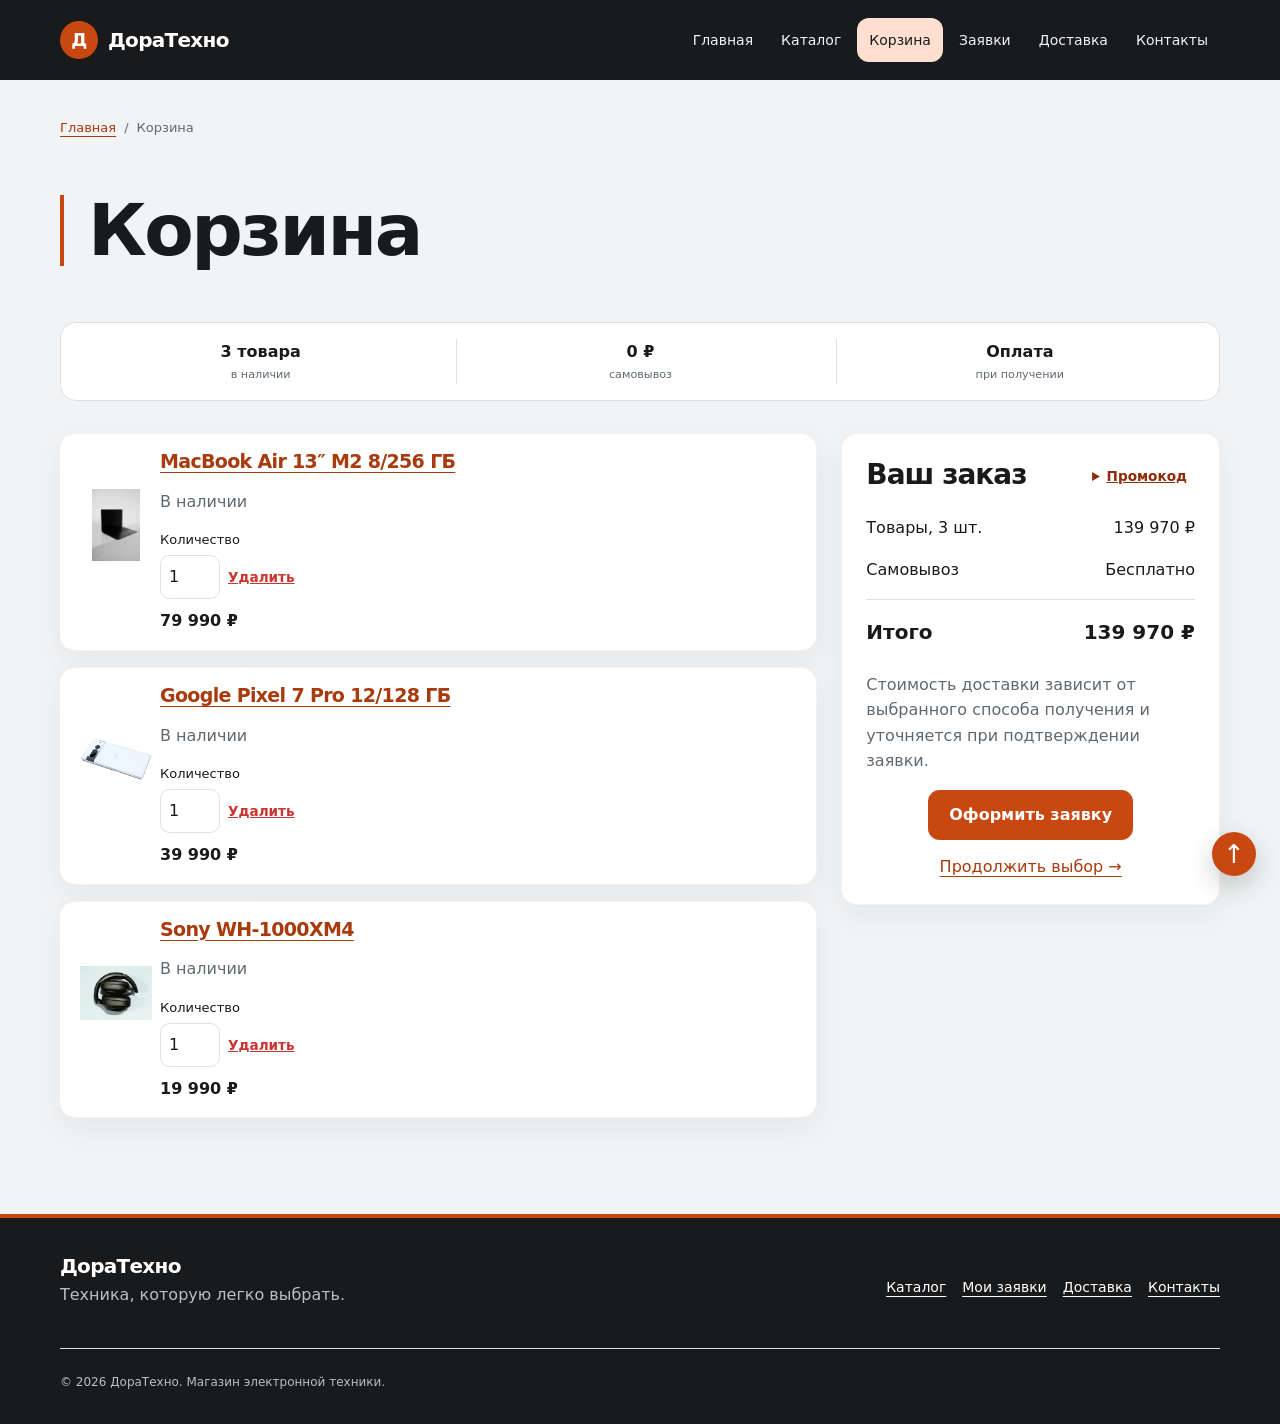
==== commit b1dbca2d: "кр_4" ====
--- a/cart.html
+++ b/cart.html
@@ -40,11 +40,10 @@
       </nav>
       <section class="page-heading">
         <h1>Корзина</h1>
-        <p class="muted">Состав корзины сохраняется в браузере и остаётся после перезагрузки страницы.</p>
       </section>
 
       <ul class="cart-assurance" aria-label="Условия заказа">
-        <li><strong data-assurance-count>0 товаров</strong><span>в корзине</span></li>
+        <li><strong data-assurance-count>3 товара</strong><span>в наличии</span></li>
         <li><strong>0 ₽</strong><span>самовывоз</span></li>
         <li><strong>Оплата</strong><span>при получении</span></li>
       </ul>
@@ -74,18 +73,24 @@
             </div>
           </dl>
 
-          <form class="promo-form" data-promo-form>
-            <label for="promo-code">Промокод</label>
-            <div class="promo-form__row">
-              <input class="order-form__input" id="promo-code" type="text" placeholder="DORA10" autocomplete="off">
-              <button class="button button--secondary" type="submit">Применить</button>
+          <p class="muted">Стоимость доставки зависит от выбранного способа получения и уточняется при подтверждении заявки.</p>
+          <a class="button" href="order.html?source=cart#new-order">Оформить заявку</a>
+          <p class="order-info__link"><a href="catalog.html">Продолжить выбор →</a></p>
+
+          <details class="cart-extra">
+            <summary>Промокод</summary>
+            <div class="cart-extra__panel">
+              <form class="promo-form" data-promo-form>
+                <label for="promo-code">Промокод</label>
+                <div class="promo-form__row">
+                  <input class="order-form__input" id="promo-code" type="text" placeholder="DORA10" autocomplete="off">
+                  <button class="button button--secondary" type="submit">Применить</button>
+                </div>
+                <p class="form-message" data-promo-message aria-live="polite"></p>
+              </form>
+              <button class="button button--secondary" type="button" data-action="clear-cart">Очистить корзину</button>
             </div>
-            <p class="form-message" data-promo-message aria-live="polite"></p>
-          </form>
-
-          <a class="button" href="order.html?source=cart#new-order">Оформить заявку</a>
-          <button class="button button--secondary" type="button" data-action="clear-cart">Очистить корзину</button>
-          <p class="order-info__link"><a href="catalog.html">Продолжить выбор →</a></p>
+          </details>
         </aside>
       </div>
     </main>
--- a/css/responsive.css
+++ b/css/responsive.css
@@ -1,8 +1,3 @@
-/*
-  Адаптивные стили для контрольной работы №3.
-  Подход: Mobile First.
-  Базовые правила ориентированы на узкий экран; улучшения добавляются через min-width.
-*/
 
 *,
 *::before,
@@ -88,6 +83,10 @@
 
 .hero__title br {
   display: none;
+}
+
+.hero__title-second {
+  display: inline;
 }
 
 .hero__image {
@@ -333,6 +332,10 @@
     display: initial;
   }
 
+  .hero__title-second {
+    display: block;
+  }
+
   .category-list,
   .products-grid,
   .benefits,
@@ -672,7 +675,7 @@
   }
 }
 
-/* Финальная настройка компонентов после визуальной проверки */
+
 .visually-hidden,
 .spec-table caption {
   position: absolute !important;
@@ -1692,19 +1695,36 @@
 }
 
 /* Контрольная работа №4: интерактивный каталог, корзина и валидация */
-.nav-counter {
-  display: inline-grid;
-  min-width: 1.45rem;
-  min-height: 1.45rem;
-  margin-left: 0.35rem;
-  padding: 0 0.3rem;
-  place-items: center;
-  border-radius: 999px;
-  color: #ffffff;
-  background: var(--color-primary);
-  font-size: 0.75rem;
-  font-weight: 800;
-  line-height: 1;
+.order-form textarea.order-form__input--summary {
+  height: 7rem;
+  min-height: 7rem;
+  max-height: 7rem;
+  padding: 0.75rem 1rem;
+  resize: none;
+  overflow-y: auto;
+  background: #f7f8fa;
+  line-height: 1.55;
+  white-space: pre-wrap;
+}
+
+.button.is-in-cart,
+.button.is-in-cart:hover {
+  color: var(--color-success);
+  background: var(--color-success-bg);
+  border-color: rgb(33 107 61 / 35%);
+}
+
+.button.is-disabled,
+.button.is-disabled:hover {
+  color: var(--color-muted);
+  background: var(--color-border);
+  border-color: var(--color-border);
+  cursor: not-allowed;
+}
+
+.product-detail__tag--muted {
+  color: var(--color-muted);
+  background: var(--color-border);
 }
 
 .catalog-controls {
@@ -1797,6 +1817,10 @@
   margin: 0.75rem 0 0;
   color: var(--color-success);
   font-weight: 700;
+}
+
+.order-info > .button + .button {
+  margin-top: 0.75rem;
 }
 
 .catalog-empty {
@@ -1873,6 +1897,12 @@
   color: var(--color-success);
 }
 
+.form-error:empty,
+.form-message:empty {
+  min-height: 0;
+  margin: 0;
+}
+
 @media (min-width: 48rem) {
   .catalog-controls__grid {
     grid-template-columns: minmax(0, 1.5fr) repeat(2, minmax(12rem, 1fr));
@@ -1894,88 +1924,138 @@
   }
 }
 
-/* Финальная адаптивная доводка и управление каруселью КР №4 */
-.product-reel {
-  scroll-behavior: smooth;
-}
-
+
+/* Кнопки управления каруселью сохраняют оформление КР №3. */
 .product-reel__control {
-  flex: 0 0 auto;
   border: 0;
   cursor: pointer;
 }
 
-.product-reel .product-card {
-  height: 100%;
-}
-
-.hero > *,
-.hero__facts > *,
-.choice-guide__grid > *,
-.choice-guide__content,
-.product-card,
-.product-card__actions {
-  min-width: 0;
-}
-
-.choice-guide__content {
-  width: 100%;
-}
-
-.choice-guide__card h3,
-.product-card__title,
-.cart-item__title {
-  overflow-wrap: anywhere;
-}
-
-@media (max-width: 47.999rem) {
-  .hero {
-    min-height: 0;
-  }
-
-  .hero .actions {
-    align-items: stretch;
-    flex-direction: column;
-  }
-
-  .hero .actions .button,
-  .hero__text-link {
-    width: 100%;
-    text-align: center;
-  }
-
-  .hero__facts li {
-    overflow-wrap: anywhere;
-  }
-
-  .choice-guide__card,
-  .choice-guide__card--main {
-    min-height: 0;
-  }
-
-  .choice-guide__content {
-    place-items: stretch;
-  }
-
-  .choice-guide__content .button {
-    width: 100%;
-  }
-
-  .product-reel.products-grid {
-    grid-auto-columns: minmax(0, 100%);
-    padding-inline: 0;
-    scroll-padding-inline: 0;
-  }
-
-  .product-reel .product-card {
-    scroll-margin-inline: 0;
-  }
-
-  .product-reel__nav {
-    justify-content: space-between;
-  }
-
-  .product-reel .product-card__actions .button {
-    flex: 1 1 100%;
-  }
-}
+[hidden] {
+  display: none !important;
+}
+
+/* Поиск открывается поверх каталога, поэтому обычная сетка КР №3 не сдвигается. */
+.catalog-tools-button {
+  margin-left: auto;
+  padding: 0;
+  border: 0;
+  color: var(--color-primary-dark);
+  background: transparent;
+  font: inherit;
+  font-weight: 700;
+  text-decoration: underline;
+  cursor: pointer;
+}
+
+.catalog-tools-button:focus-visible {
+  outline: 2px solid var(--color-primary);
+  outline-offset: 4px;
+}
+
+.catalog-dialog {
+  width: min(70rem, calc(100vw - 2rem));
+  max-width: none;
+  max-height: calc(100vh - 2rem);
+  padding: 0;
+  overflow: auto;
+  border: 0;
+  border-radius: 1rem;
+  background: var(--color-surface);
+  box-shadow: 0 24px 70px rgb(25 26 28 / 30%);
+}
+
+.catalog-dialog::backdrop {
+  background: rgb(25 26 28 / 58%);
+}
+
+.catalog-dialog .catalog-controls {
+  border: 0;
+  box-shadow: none;
+}
+
+.catalog-dialog__actions {
+  display: flex;
+  flex-wrap: wrap;
+  gap: 0.65rem;
+}
+
+.catalog-dialog .catalog-count {
+  margin: 1rem 0 0;
+}
+
+.catalog-message:empty {
+  display: none;
+}
+
+.product-card__favorite {
+  position: absolute;
+  top: 2rem;
+  right: 2rem;
+  display: grid;
+  place-items: center;
+  width: 2.1rem;
+  height: 2.1rem;
+  padding: 0;
+  border: 1px solid var(--color-border);
+  border-radius: 50%;
+  color: var(--color-text);
+  background: var(--color-surface);
+  box-shadow: 0 3px 12px rgb(25 26 28 / 12%);
+  font: inherit;
+  font-size: 1.25rem;
+  cursor: pointer;
+}
+
+.product-card__favorite:hover,
+.product-card__favorite:focus-visible,
+.product-card__favorite[aria-pressed="true"] {
+  color: var(--color-primary);
+  border-color: var(--color-primary);
+}
+
+/* Дополнительные действия не меняют исходные размеры блока заказа КР №3. */
+.order-info[data-cart-summary] {
+  position: relative;
+}
+
+.cart-extra {
+  height: 0;
+}
+
+.cart-extra > summary {
+  position: absolute;
+  top: 2rem;
+  right: 2rem;
+  color: var(--color-primary-dark);
+  font-size: 0.85rem;
+  font-weight: 700;
+  text-decoration: underline;
+  cursor: pointer;
+}
+
+.cart-extra__panel {
+  position: absolute;
+  z-index: 5;
+  top: 4rem;
+  right: 1rem;
+  width: calc(100% - 2rem);
+  padding: 1rem;
+  border: 1px solid var(--color-border);
+  border-radius: 0.75rem;
+  background: var(--color-surface);
+  box-shadow: 0 14px 35px rgb(25 26 28 / 18%);
+}
+
+.cart-extra__panel .promo-form {
+  margin: 0 0 1rem;
+}
+
+.cart-item__remove {
+  min-height: 44px;
+  padding: 0.35rem 0.5rem;
+  border: 0;
+  background: transparent;
+  font-size: 0.85rem;
+  text-decoration: underline;
+}
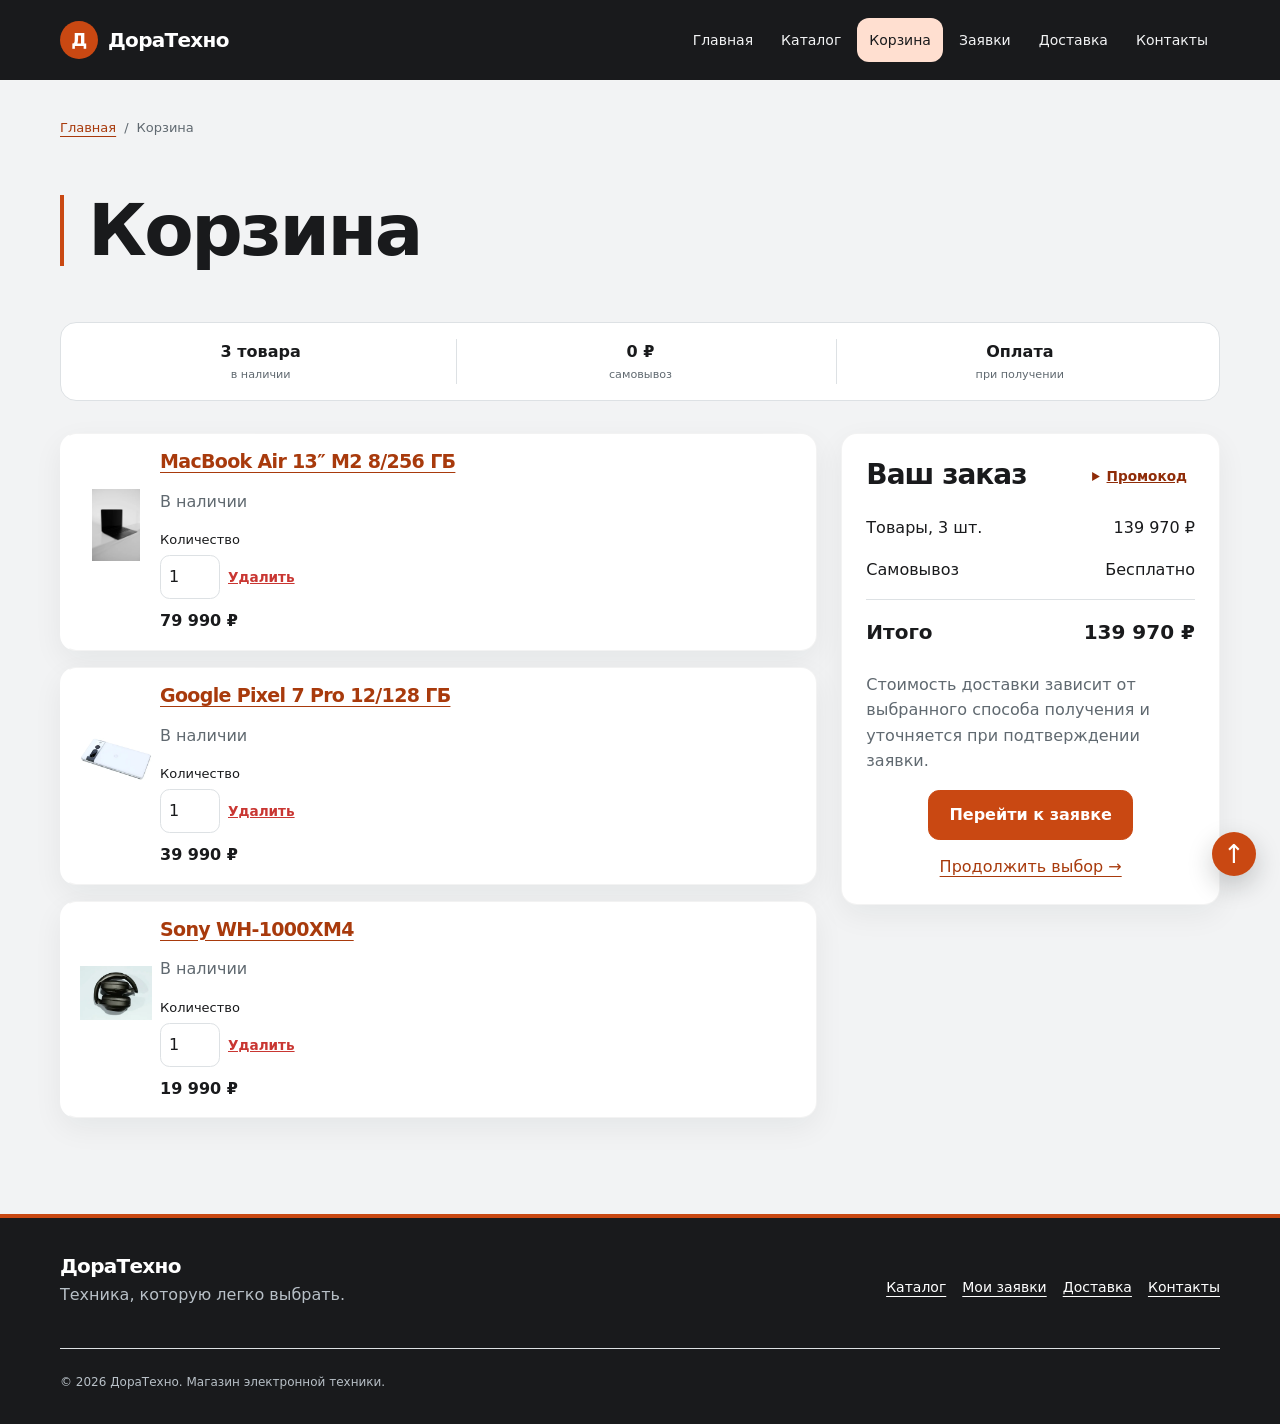
==== commit 675a6d9d: "fix project" ====
--- a/cart.html
+++ b/cart.html
@@ -74,7 +74,7 @@
           </dl>
 
           <p class="muted">Стоимость доставки зависит от выбранного способа получения и уточняется при подтверждении заявки.</p>
-          <a class="button" href="order.html?source=cart#new-order">Оформить заявку</a>
+          <a class="button" href="order.html#new-order">Перейти к заявке</a>
           <p class="order-info__link"><a href="catalog.html">Продолжить выбор →</a></p>
 
           <details class="cart-extra">
